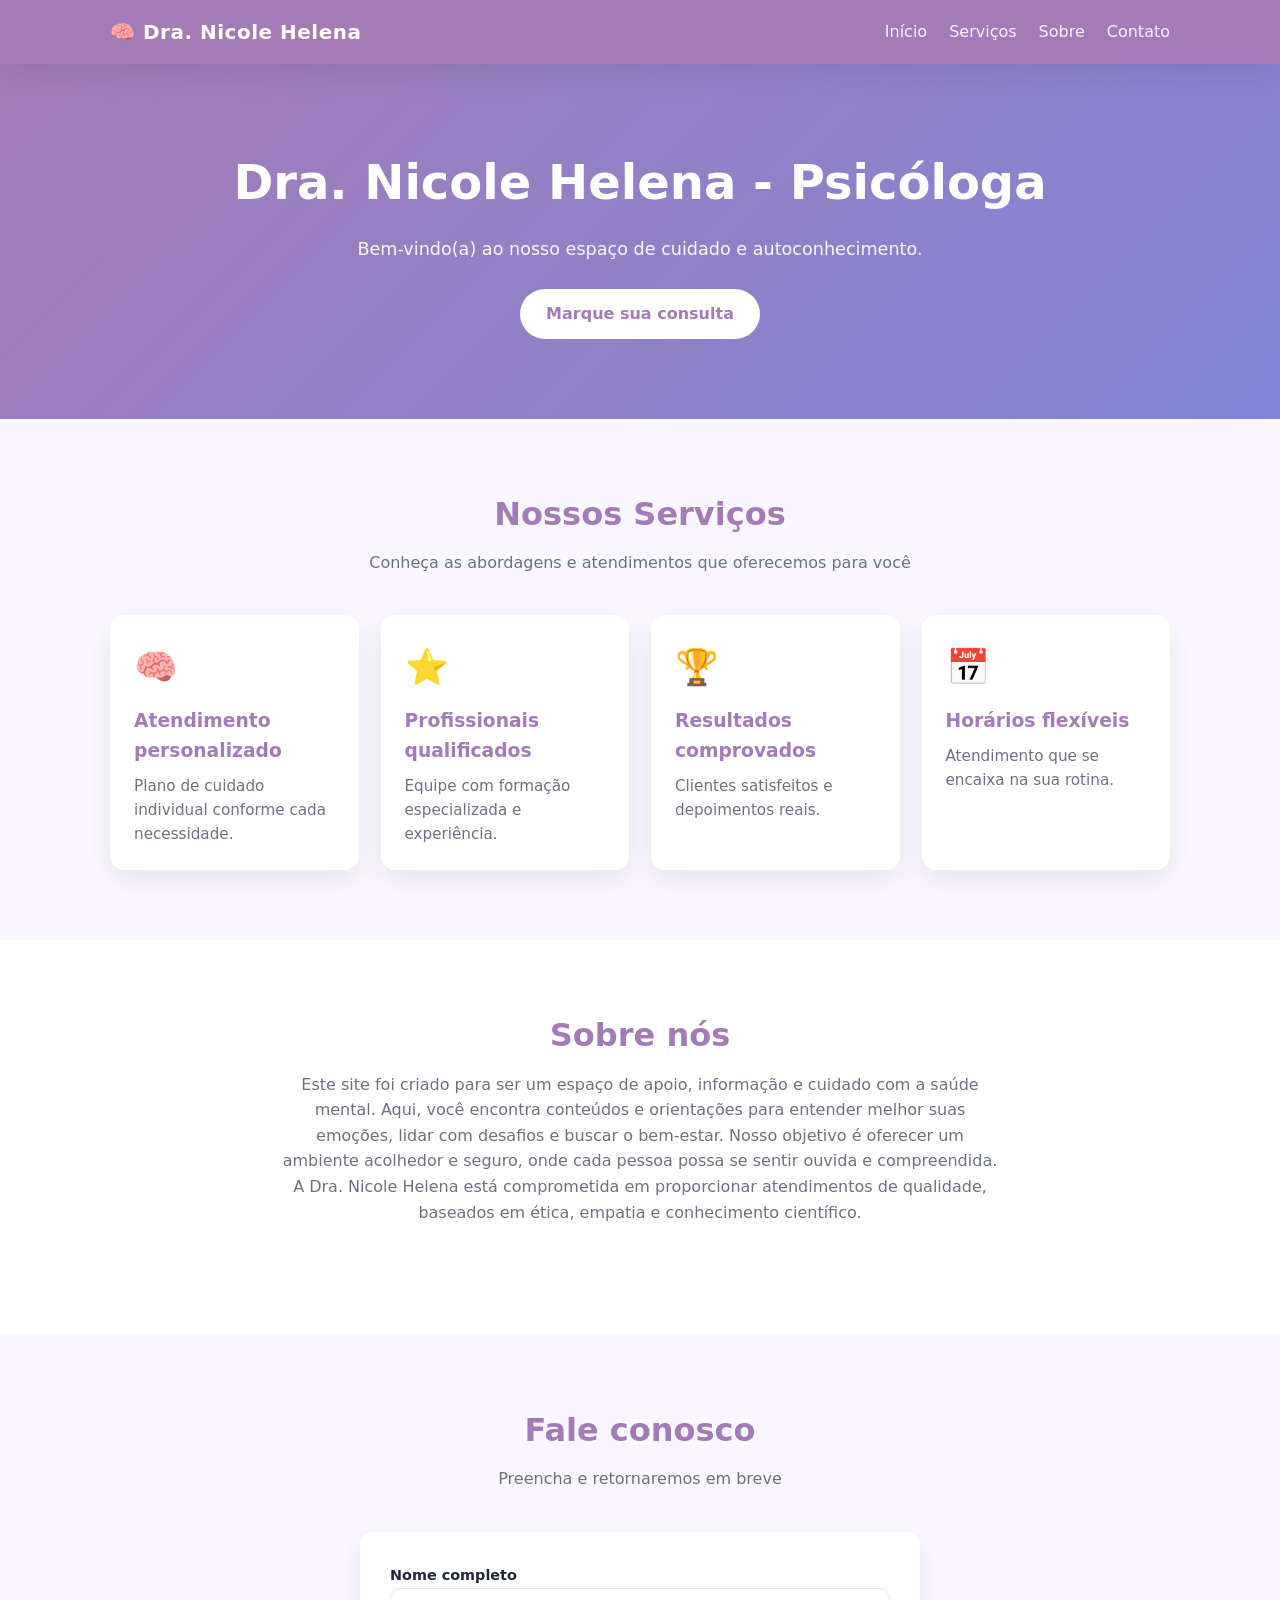
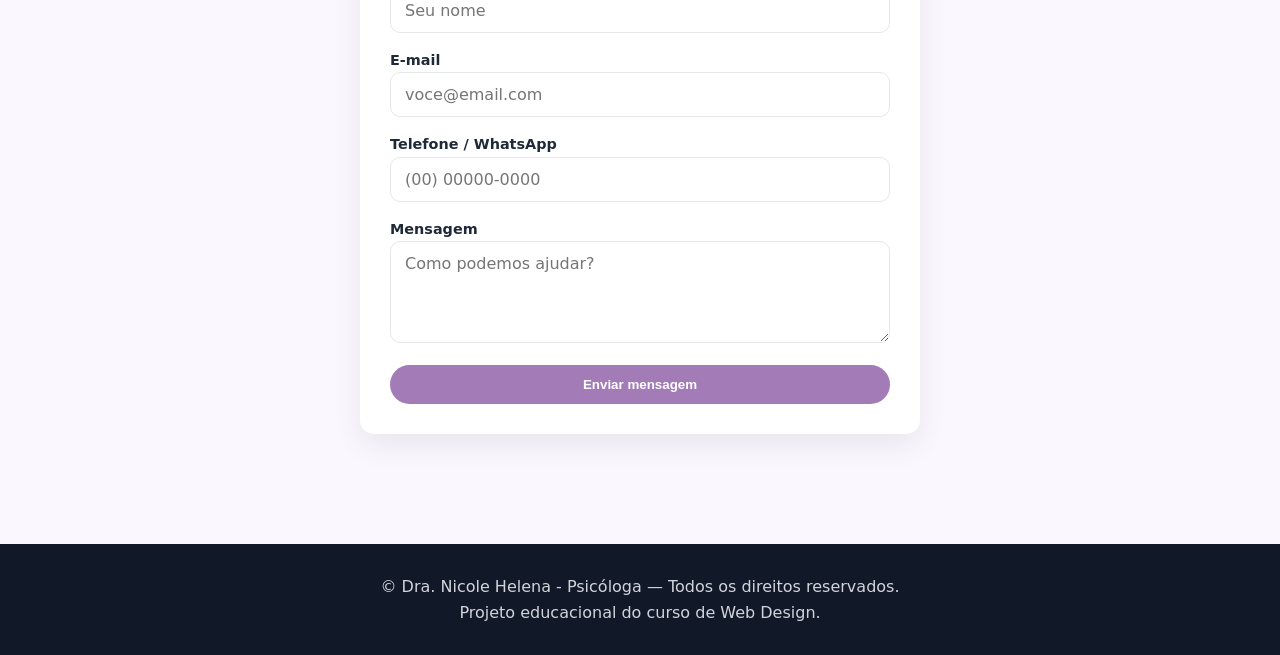
==== projetos-final-2026-2/04-psicologa/index.html @ a83398f6 "ProjetoFinal.01" ====
<!DOCTYPE html>
<!--
  Dra. Nicole Helena - Psicóloga
  Projeto didático do curso de Web Design.
  Estrutura: header, hero, serviços (cards), sobre, contato (form), footer.
-->
<html lang="pt-BR">
<head>
  <meta charset="UTF-8" />
  <!-- viewport torna o site responsivo no celular -->
  <meta name="viewport" content="width=device-width, initial-scale=1.0" />
  <title>Dra. Nicole Helena - Psicóloga</title>
  <meta name="description" content="Site acolhedor com abordagens, agenda e contato." />
  <link rel="stylesheet" href="styles.css" />
</head>
<body>

  <!-- CABEÇALHO com navegação -->
  <header class="site-header">
    <div class="nav">
      <div class="logo">🧠 Dra. Nicole Helena</div>
      <button class="menu-toggle" aria-label="Abrir menu">☰</button>
      <ul id="menu">
        <li><a href="#inicio">Início</a></li>
        <li><a href="#servicos">Serviços</a></li>
        <li><a href="#sobre">Sobre</a></li>
        <li><a href="#contato">Contato</a></li>
      </ul>
    </div>
  </header>

  <!-- HERO: primeira impressão do site -->
  <section class="hero" id="inicio">
    <h1>Dra. Nicole Helena - Psicóloga</h1>
    <p>Bem-vindo(a) ao nosso espaço de cuidado e autoconhecimento.</p>
    <a href="#contato" class="btn">Marque sua consulta</a>
  </section>

  <!-- SERVIÇOS em formato de cards -->
  <section id="servicos">
    <div class="container">
      <h2>Nossos Serviços</h2>
      <p class="subtitle">Conheça as abordagens e atendimentos que oferecemos para você</p>
      <div class="grid">
        <article class="card">
          <div class="icon">🧠</div>
          <h3>Atendimento personalizado</h3>
          <p>Plano de cuidado individual conforme cada necessidade.</p>
        </article>
        <article class="card">
          <div class="icon">⭐</div>
          <h3>Profissionais qualificados</h3>
          <p>Equipe com formação especializada e experiência.</p>
        </article>
        <article class="card">
          <div class="icon">🏆</div>
          <h3>Resultados comprovados</h3>
          <p>Clientes satisfeitos e depoimentos reais.</p>
        </article>
        <article class="card">
          <div class="icon">📅</div>
          <h3>Horários flexíveis</h3>
          <p>Atendimento que se encaixa na sua rotina.</p>
        </article>
      </div>
    </div>
  </section>

  <!-- SOBRE -->
  <section id="sobre" style="background:#fff;">
    <div class="container">
      <h2>Sobre nós</h2>
      <p class="subtitle" style="max-width:720px; margin-left:auto; margin-right:auto;">
        Este site foi criado para ser um espaço de apoio, informação e cuidado com a saúde mental. Aqui, 
        você encontra conteúdos e orientações para entender melhor suas emoções, lidar com desafios e buscar o bem-estar. Nosso objetivo é oferecer um ambiente acolhedor e seguro,
       onde cada pessoa possa se sentir ouvida e compreendida. A Dra. Nicole Helena está comprometida em proporcionar atendimentos de qualidade, baseados em ética, empatia e conhecimento
       científico.
      </p>
    </div>
  </section>

  <!-- CONTATO com formulário -->
  <section id="contato">
    <div class="container">
      <h2>Fale conosco</h2>
      <p class="subtitle">Preencha e retornaremos em breve</p>
      <form class="contact" id="formContato" novalidate>
        <div>
          <label for="nome">Nome completo</label>
          <input type="text" id="nome" name="nome" required placeholder="Seu nome" />
        </div>
        <div>
          <label for="email">E-mail</label>
          <input type="email" id="email" name="email" required placeholder="voce@email.com" />
        </div>
        <div>
          <label for="telefone">Telefone / WhatsApp</label>
          <input type="tel" id="telefone" name="telefone" placeholder="(00) 00000-0000" />
        </div>
        <div>
          <label for="mensagem">Mensagem</label>
          <textarea id="mensagem" name="mensagem" rows="4" required placeholder="Como podemos ajudar?"></textarea>
        </div>
        <button type="submit" class="btn primary">Enviar mensagem</button>
        <div class="mensagem-feedback" id="feedback"></div>
      </form>
    </div>
  </section>

  <footer>
    <p>© <span id="ano"></span> Dra. Nicole Helena - Psicóloga — Todos os direitos reservados.</p>
    <p>Projeto educacional do curso de Web Design.</p>
  </footer>

  <script src="script.js"></script>
</body>
</html>
---- projetos-final-2026-2/04-psicologa/styles.css ----
/* =========================================================
   Dra. Helena Costa - Psicóloga
   Folha de estilos principal.
   Conceitos: variáveis CSS, seletores, flexbox, grid,
   responsividade, transições e hover.
   ========================================================= */

/* Variáveis (Custom Properties) — facilitam manter o tema */
:root {
  --primary: #a37cb7;
  --accent: #8085d7;
  --bg: #faf7ff;
  --text: #1f2937;
  --muted: #6b7280;
  --card: #ffffff;
  --radius: 14px;
  --shadow: 0 10px 30px rgba(0,0,0,.08);
  --container: 1100px;
}

/* Reset simples para padronizar entre navegadores */
* { box-sizing: border-box; margin: 0; padding: 0; }

html { scroll-behavior: smooth; } /* rolagem suave para âncoras */

body {
  font-family: 'Segoe UI', system-ui, -apple-system, sans-serif;
  background: var(--bg);
  color: var(--text);
  line-height: 1.6;
}

img { max-width: 100%; display: block; }

/* Container central reutilizável */
.container {
  max-width: var(--container);
  margin: 0 auto;
  padding: 0 20px;
}

/* ---------- HEADER / NAV ---------- */
header.site-header {
  background: var(--primary);
  color: #fff;
  position: sticky; /* fixa ao rolar */
  top: 0;
  z-index: 50;
  box-shadow: var(--shadow);
}
.nav {
  display: flex;
  align-items: center;
  justify-content: space-between;
  padding: 16px 20px;
  max-width: var(--container);
  margin: 0 auto;
}
.nav .logo { font-weight: 800; font-size: 1.25rem; letter-spacing: .5px; }
.nav ul { display: flex; gap: 22px; list-style: none; }
.nav a { color: #fff; text-decoration: none; opacity: .9; transition: opacity .2s; }
.nav a:hover { opacity: 1; text-decoration: underline; }

/* botão hambúrguer (mobile) */
.menu-toggle {
  display: none;
  background: transparent;
  border: 0;
  color: #fff;
  font-size: 1.6rem;
  cursor: pointer;
}

/* ---------- HERO ---------- */
.hero {
  background: linear-gradient(135deg, var(--primary), var(--accent));
  color: #fff;
  padding: 80px 20px;
  text-align: center;
}
.hero h1 { font-size: clamp(1.8rem, 4vw, 3rem); margin-bottom: 14px; }
.hero p { font-size: 1.1rem; max-width: 640px; margin: 0 auto 26px; opacity: .95; }

/* botão reutilizável */
.btn {
  display: inline-block;
  background: #fff;
  color: var(--primary);
  padding: 12px 26px;
  border-radius: 999px;
  text-decoration: none;
  font-weight: 700;
  border: 0;
  cursor: pointer;
  transition: transform .15s ease, box-shadow .15s ease;
}
.btn:hover { transform: translateY(-2px); box-shadow: var(--shadow); }
.btn.primary { background: var(--primary); color: #fff; }

/* ---------- SEÇÕES ---------- */
section { padding: 70px 0; }
section h2 {
  text-align: center;
  font-size: 2rem;
  margin-bottom: 10px;
  color: var(--primary);
}
section .subtitle {
  text-align: center;
  color: var(--muted);
  margin-bottom: 40px;
}

/* Grid de cards reutilizável */
.grid {
  display: grid;
  grid-template-columns: repeat(auto-fit, minmax(240px, 1fr));
  gap: 22px;
}
.card {
  background: var(--card);
  border-radius: var(--radius);
  padding: 24px;
  box-shadow: var(--shadow);
  transition: transform .2s;
}
.card:hover { transform: translateY(-6px); }
.card .icon { font-size: 2.2rem; margin-bottom: 10px; }
.card h3 { color: var(--primary); margin-bottom: 8px; }
.card p { color: var(--muted); font-size: .95rem; }

/* ---------- FORMULÁRIO ---------- */
form.contact {
  max-width: 560px;
  margin: 0 auto;
  background: var(--card);
  padding: 30px;
  border-radius: var(--radius);
  box-shadow: var(--shadow);
  display: grid;
  gap: 14px;
}
form.contact label { font-weight: 600; font-size: .9rem; }
form.contact input,
form.contact select,
form.contact textarea {
  width: 100%;
  padding: 12px 14px;
  border: 1px solid #e5e7eb;
  border-radius: 10px;
  font-family: inherit;
  font-size: 1rem;
  transition: border-color .2s, box-shadow .2s;
}
form.contact input:focus,
form.contact textarea:focus,
form.contact select:focus {
  outline: none;
  border-color: var(--primary);
  box-shadow: 0 0 0 3px color-mix(in srgb, var(--primary) 20%, transparent);
}

.mensagem-feedback {
  margin-top: 14px;
  padding: 12px;
  border-radius: 10px;
  background: #ecfdf5;
  color: #065f46;
  text-align: center;
  display: none;
}
.mensagem-feedback.erro { background: #fef2f2; color: #991b1b; }

/* ---------- FOOTER ---------- */
footer {
  background: #111827;
  color: #d1d5db;
  text-align: center;
  padding: 30px 20px;
  margin-top: 40px;
}
footer a { color: var(--accent); text-decoration: none; }

/* ---------- RESPONSIVO ---------- */
@media (max-width: 720px) {
  .nav ul {
    display: none;
    position: absolute;
    top: 60px; left: 0; right: 0;
    flex-direction: column;
    background: var(--primary);
    padding: 14px 20px;
    gap: 12px;
  }
  .nav ul.open { display: flex; }
  .menu-toggle { display: block; }
}
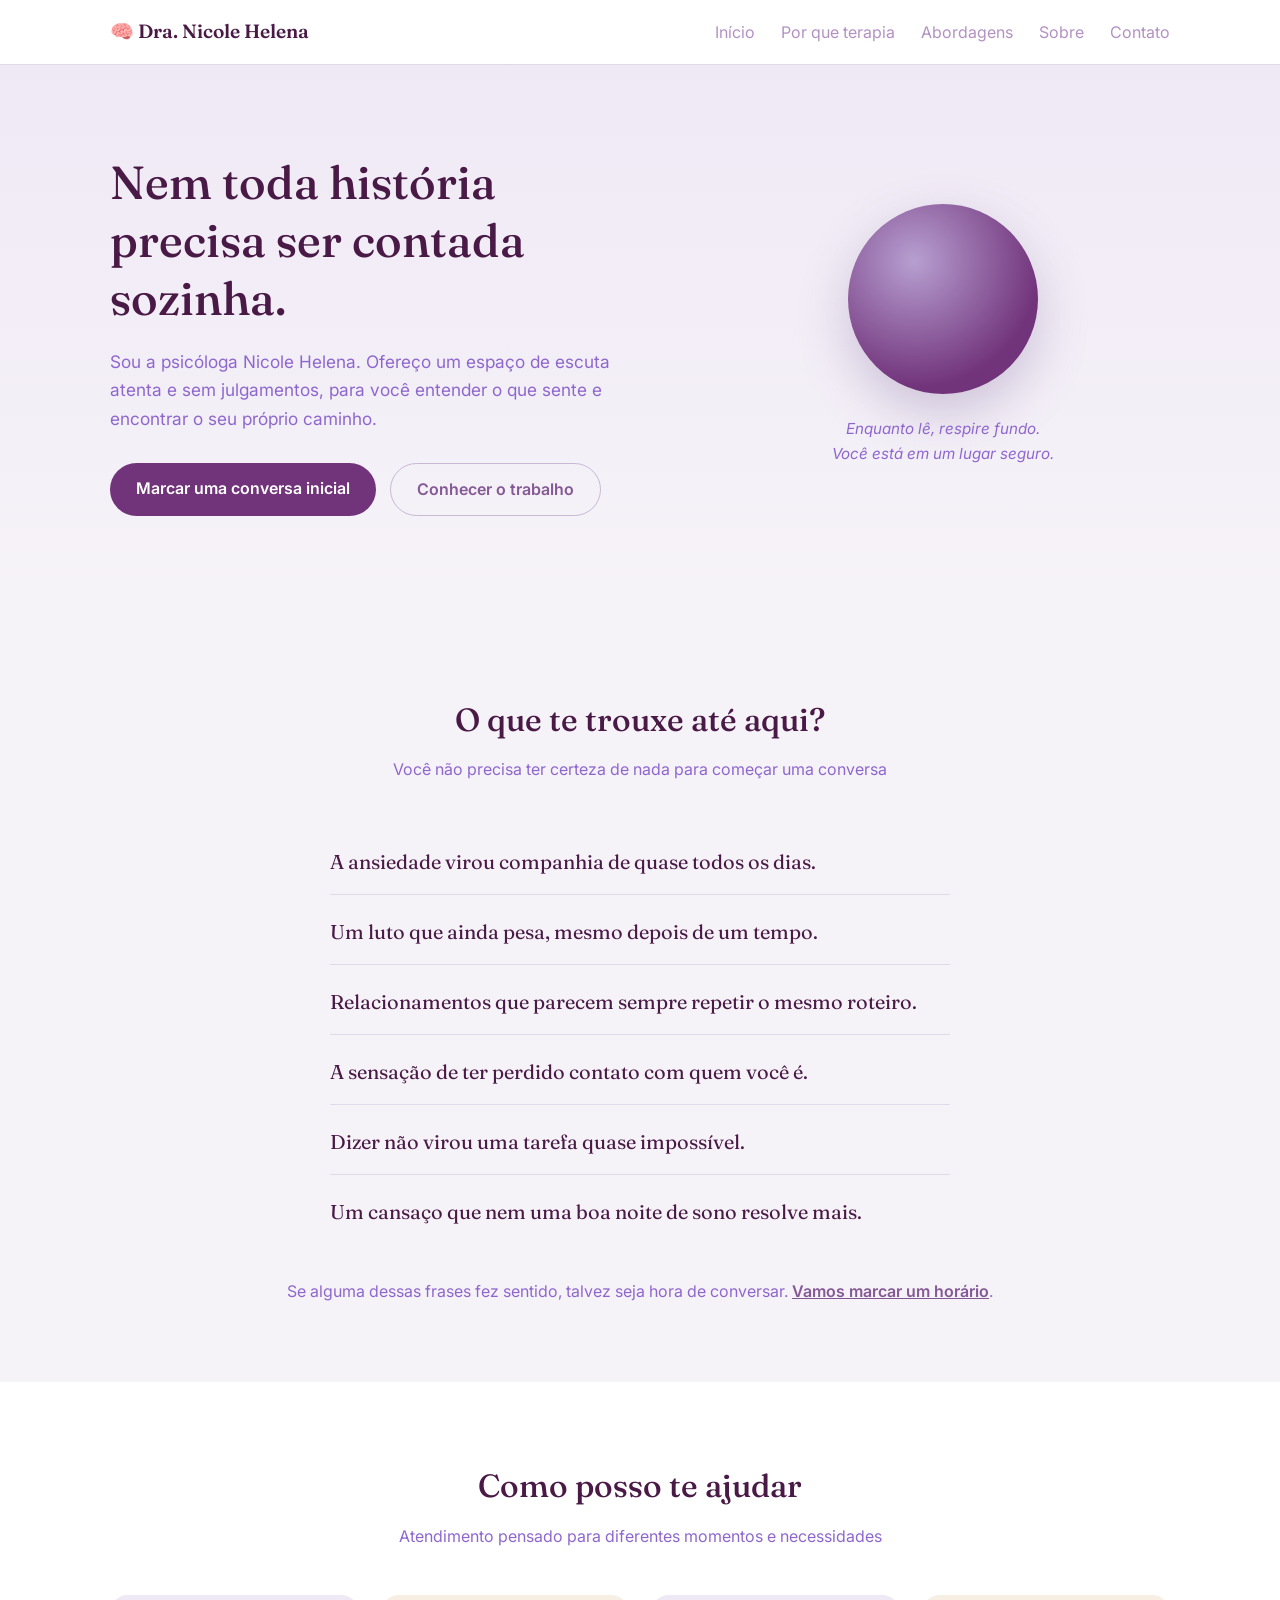
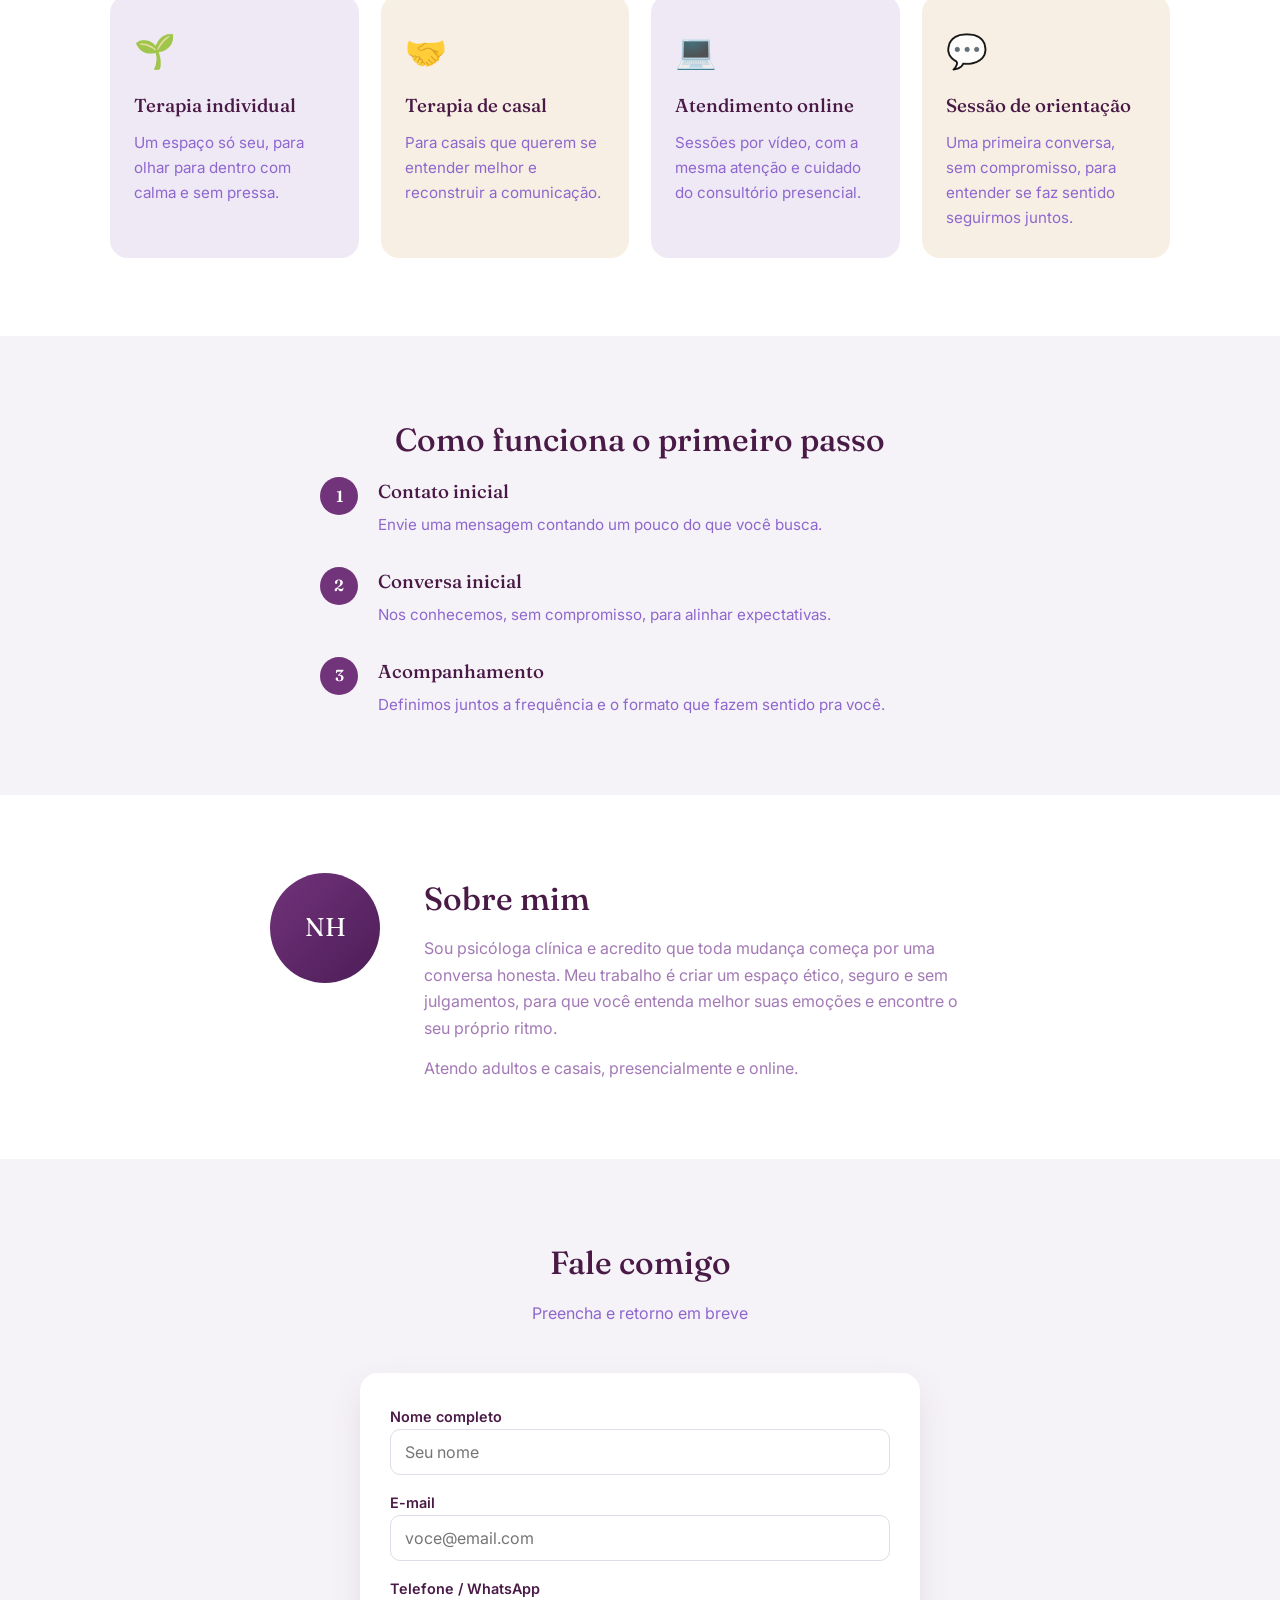
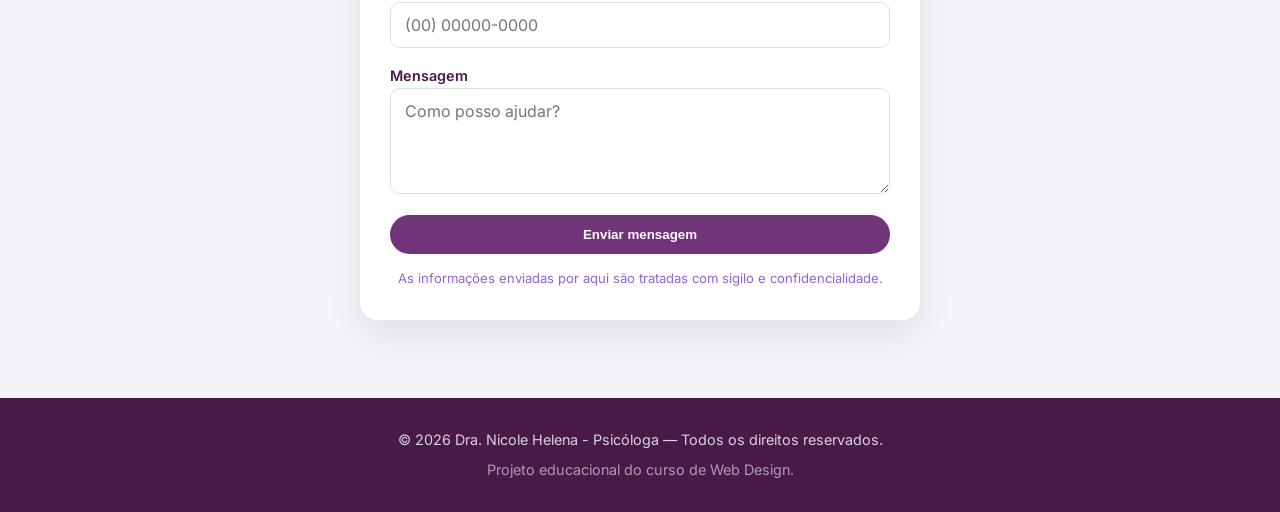
==== commit 10fb321d: "Projeto-final 2026" ====
--- a/projetos-final-2026-2/04-psicologa/index.html
+++ b/projetos-final-2026-2/04-psicologa/index.html
@@ -2,88 +2,149 @@
 <!--
   Dra. Nicole Helena - Psicóloga
   Projeto didático do curso de Web Design.
-  Estrutura: header, hero, serviços (cards), sobre, contato (form), footer.
+  Estrutura: header, hero, motivos, abordagens, processo, sobre, contato, footer.
 -->
 <html lang="pt-BR">
 <head>
   <meta charset="UTF-8" />
-  <!-- viewport torna o site responsivo no celular -->
   <meta name="viewport" content="width=device-width, initial-scale=1.0" />
   <title>Dra. Nicole Helena - Psicóloga</title>
-  <meta name="description" content="Site acolhedor com abordagens, agenda e contato." />
+  <meta name="description" content="Psicóloga clínica. Atendimento individual, de casal e online, com escuta ética e sem julgamentos." />
+  <link rel="preconnect" href="https://fonts.googleapis.com">
+  <link rel="preconnect" href="https://fonts.gstatic.com" crossorigin>
+  <link href="https://fonts.googleapis.com/css2?family=Fraunces:opsz,wght@9..144,400;9..144,500;9..144,600&family=Inter:wght@400;500;600&display=swap" rel="stylesheet">
   <link rel="stylesheet" href="styles.css" />
 </head>
 <body>
 
-  <!-- CABEÇALHO com navegação -->
   <header class="site-header">
     <div class="nav">
       <div class="logo">🧠 Dra. Nicole Helena</div>
       <button class="menu-toggle" aria-label="Abrir menu">☰</button>
       <ul id="menu">
         <li><a href="#inicio">Início</a></li>
-        <li><a href="#servicos">Serviços</a></li>
+        <li><a href="#motivos">Por que terapia</a></li>
+        <li><a href="#abordagens">Abordagens</a></li>
         <li><a href="#sobre">Sobre</a></li>
         <li><a href="#contato">Contato</a></li>
       </ul>
     </div>
   </header>
 
-  <!-- HERO: primeira impressão do site -->
+  <!-- HERO -->
   <section class="hero" id="inicio">
-    <h1>Dra. Nicole Helena - Psicóloga</h1>
-    <p>Bem-vindo(a) ao nosso espaço de cuidado e autoconhecimento.</p>
-    <a href="#contato" class="btn">Marque sua consulta</a>
+    <div class="container hero-grid">
+      <div class="hero-text">
+        <h1>Nem toda história precisa ser contada sozinha.</h1>
+        <p class="hero-copy">Sou a psicóloga Nicole Helena. Ofereço um espaço de escuta atenta e sem julgamentos, para você entender o que sente e encontrar o seu próprio caminho.</p>
+        <div class="hero-actions">
+          <a href="#contato" class="btn primary">Marcar uma conversa inicial</a>
+          <a href="#abordagens" class="btn ghost">Conhecer o trabalho</a>
+        </div>
+      </div>
+      <div class="hero-breathe" aria-hidden="true">
+        <div class="breathe-circle"></div>
+        <p class="breathe-caption">Enquanto lê, respire fundo.<br>Você está em um lugar seguro.</p>
+      </div>
+    </div>
   </section>
 
-  <!-- SERVIÇOS em formato de cards -->
-  <section id="servicos">
+  <!-- O QUE TE TROUXE ATÉ AQUI -->
+  <section id="motivos">
     <div class="container">
-      <h2>Nossos Serviços</h2>
-      <p class="subtitle">Conheça as abordagens e atendimentos que oferecemos para você</p>
+      <h2>O que te trouxe até aqui?</h2>
+      <p class="subtitle">Você não precisa ter certeza de nada para começar uma conversa</p>
+
+      <ul class="motivos-lista">
+        <li>A ansiedade virou companhia de quase todos os dias.</li>
+        <li>Um luto que ainda pesa, mesmo depois de um tempo.</li>
+        <li>Relacionamentos que parecem sempre repetir o mesmo roteiro.</li>
+        <li>A sensação de ter perdido contato com quem você é.</li>
+        <li>Dizer não virou uma tarefa quase impossível.</li>
+        <li>Um cansaço que nem uma boa noite de sono resolve mais.</li>
+      </ul>
+
+      <p class="motivos-fechamento">Se alguma dessas frases fez sentido, talvez seja hora de conversar. <a href="#contato">Vamos marcar um horário</a>.</p>
+    </div>
+  </section>
+
+  <!-- ABORDAGENS / SERVIÇOS -->
+  <section id="abordagens" style="background:#fff;">
+    <div class="container">
+      <h2>Como posso te ajudar</h2>
+      <p class="subtitle">Atendimento pensado para diferentes momentos e necessidades</p>
       <div class="grid">
-        <article class="card">
-          <div class="icon">🧠</div>
-          <h3>Atendimento personalizado</h3>
-          <p>Plano de cuidado individual conforme cada necessidade.</p>
+        <article class="card tint-a">
+          <div class="icon">🌱</div>
+          <h3>Terapia individual</h3>
+          <p>Um espaço só seu, para olhar para dentro com calma e sem pressa.</p>
         </article>
-        <article class="card">
-          <div class="icon">⭐</div>
-          <h3>Profissionais qualificados</h3>
-          <p>Equipe com formação especializada e experiência.</p>
+        <article class="card tint-b">
+          <div class="icon">🤝</div>
+          <h3>Terapia de casal</h3>
+          <p>Para casais que querem se entender melhor e reconstruir a comunicação.</p>
         </article>
-        <article class="card">
-          <div class="icon">🏆</div>
-          <h3>Resultados comprovados</h3>
-          <p>Clientes satisfeitos e depoimentos reais.</p>
+        <article class="card tint-a">
+          <div class="icon">💻</div>
+          <h3>Atendimento online</h3>
+          <p>Sessões por vídeo, com a mesma atenção e cuidado do consultório presencial.</p>
         </article>
-        <article class="card">
-          <div class="icon">📅</div>
-          <h3>Horários flexíveis</h3>
-          <p>Atendimento que se encaixa na sua rotina.</p>
+        <article class="card tint-b">
+          <div class="icon">💬</div>
+          <h3>Sessão de orientação</h3>
+          <p>Uma primeira conversa, sem compromisso, para entender se faz sentido seguirmos juntos.</p>
         </article>
       </div>
     </div>
   </section>
 
-  <!-- SOBRE -->
-  <section id="sobre" style="background:#fff;">
+  <!-- COMO FUNCIONA -->
+  <section id="como-funciona">
     <div class="container">
-      <h2>Sobre nós</h2>
-      <p class="subtitle" style="max-width:720px; margin-left:auto; margin-right:auto;">
-        Este site foi criado para ser um espaço de apoio, informação e cuidado com a saúde mental. Aqui, 
-        você encontra conteúdos e orientações para entender melhor suas emoções, lidar com desafios e buscar o bem-estar. Nosso objetivo é oferecer um ambiente acolhedor e seguro,
-       onde cada pessoa possa se sentir ouvida e compreendida. A Dra. Nicole Helena está comprometida em proporcionar atendimentos de qualidade, baseados em ética, empatia e conhecimento
-       científico.
-      </p>
+      <h2>Como funciona o primeiro passo</h2>
+      <ol class="processo">
+        <li>
+          <span class="processo-numero">1</span>
+          <div>
+            <h3>Contato inicial</h3>
+            <p>Envie uma mensagem contando um pouco do que você busca.</p>
+          </div>
+        </li>
+        <li>
+          <span class="processo-numero">2</span>
+          <div>
+            <h3>Conversa inicial</h3>
+            <p>Nos conhecemos, sem compromisso, para alinhar expectativas.</p>
+          </div>
+        </li>
+        <li>
+          <span class="processo-numero">3</span>
+          <div>
+            <h3>Acompanhamento</h3>
+            <p>Definimos juntos a frequência e o formato que fazem sentido pra você.</p>
+          </div>
+        </li>
+      </ol>
     </div>
   </section>
 
-  <!-- CONTATO com formulário -->
+  <!-- SOBRE -->
+  <section id="sobre" style="background:#fff;">
+    <div class="container sobre-grid">
+      <div class="sobre-foto" aria-hidden="true">NH</div>
+      <div>
+        <h2 class="align-left">Sobre mim</h2>
+        <p>Sou psicóloga clínica e acredito que toda mudança começa por uma conversa honesta. Meu trabalho é criar um espaço ético, seguro e sem julgamentos, para que você entenda melhor suas emoções e encontre o seu próprio ritmo.</p>
+        <p>Atendo adultos e casais, presencialmente e online.</p>
+      </div>
+    </div>
+  </section>
+
+  <!-- CONTATO -->
   <section id="contato">
     <div class="container">
-      <h2>Fale conosco</h2>
-      <p class="subtitle">Preencha e retornaremos em breve</p>
+      <h2>Fale comigo</h2>
+      <p class="subtitle">Preencha e retorno em breve</p>
       <form class="contact" id="formContato" novalidate>
         <div>
           <label for="nome">Nome completo</label>
@@ -99,9 +160,10 @@
         </div>
         <div>
           <label for="mensagem">Mensagem</label>
-          <textarea id="mensagem" name="mensagem" rows="4" required placeholder="Como podemos ajudar?"></textarea>
+          <textarea id="mensagem" name="mensagem" rows="4" required placeholder="Como posso ajudar?"></textarea>
         </div>
         <button type="submit" class="btn primary">Enviar mensagem</button>
+        <p class="contato-sigilo">As informações enviadas por aqui são tratadas com sigilo e confidencialidade.</p>
         <div class="mensagem-feedback" id="feedback"></div>
       </form>
     </div>
@@ -114,4 +176,4 @@
 
   <script src="script.js"></script>
 </body>
-</html>
+</html>
--- a/projetos-final-2026-2/04-psicologa/styles.css
+++ b/projetos-final-2026-2/04-psicologa/styles.css
@@ -1,38 +1,41 @@
 /* =========================================================
-   Dra. Helena Costa - Psicóloga
+   Dra. Nicole Helena - Psicóloga
    Folha de estilos principal.
    Conceitos: variáveis CSS, seletores, flexbox, grid,
-   responsividade, transições e hover.
+   responsividade, transições, hover e uma animação.
    ========================================================= */
 
-/* Variáveis (Custom Properties) — facilitam manter o tema */
 :root {
-  --primary: #a37cb7;
-  --accent: #8085d7;
-  --bg: #faf7ff;
-  --text: #1f2937;
-  --muted: #6b7280;
+  --primary: #71337a;
+  --primary-dark: #744387e0;
+  --accent: #4d1d57;
+  --bg: #f6f3f8;
+  --ink: #4a1a47;
+  --text: #996caee8;
+  --muted: #8e67ce;
   --card: #ffffff;
-  --radius: 14px;
-  --shadow: 0 10px 30px rgba(0,0,0,.08);
+  --tint-a: #efe9f5;
+  --tint-b: #f7efe3;
+  --radius: 18px;
+  --shadow: 0 14px 34px rgba(60, 40, 80, .10);
   --container: 1100px;
-}
-
-/* Reset simples para padronizar entre navegadores */
+  --font-display: 'Fraunces', Georgia, serif;
+  --font-body: 'Inter', system-ui, -apple-system, sans-serif;
+}
+
 * { box-sizing: border-box; margin: 0; padding: 0; }
 
-html { scroll-behavior: smooth; } /* rolagem suave para âncoras */
+html { scroll-behavior: smooth; }
 
 body {
-  font-family: 'Segoe UI', system-ui, -apple-system, sans-serif;
+  font-family: var(--font-body);
   background: var(--bg);
   color: var(--text);
-  line-height: 1.6;
+  line-height: 1.65;
 }
 
 img { max-width: 100%; display: block; }
 
-/* Container central reutilizável */
 .container {
   max-width: var(--container);
   margin: 0 auto;
@@ -41,12 +44,11 @@
 
 /* ---------- HEADER / NAV ---------- */
 header.site-header {
-  background: var(--primary);
-  color: #fff;
-  position: sticky; /* fixa ao rolar */
+  background: var(--card);
+  position: sticky;
   top: 0;
   z-index: 50;
-  box-shadow: var(--shadow);
+  box-shadow: 0 1px 0 rgba(46, 39, 64, .08);
 }
 .nav {
   display: flex;
@@ -56,78 +58,224 @@
   max-width: var(--container);
   margin: 0 auto;
 }
-.nav .logo { font-weight: 800; font-size: 1.25rem; letter-spacing: .5px; }
-.nav ul { display: flex; gap: 22px; list-style: none; }
-.nav a { color: #fff; text-decoration: none; opacity: .9; transition: opacity .2s; }
-.nav a:hover { opacity: 1; text-decoration: underline; }
-
-/* botão hambúrguer (mobile) */
+.nav .logo {
+  font-family: var(--font-display);
+  font-weight: 600;
+  font-size: 1.2rem;
+  color: var(--ink);
+}
+.nav ul { display: flex; gap: 26px; list-style: none; }
+.nav a { color: var(--text); text-decoration: none; opacity: .82; transition: opacity .2s; }
+.nav a:hover { opacity: 1; }
+
 .menu-toggle {
   display: none;
   background: transparent;
   border: 0;
-  color: #fff;
+  color: var(--ink);
   font-size: 1.6rem;
   cursor: pointer;
 }
 
 /* ---------- HERO ---------- */
 .hero {
-  background: linear-gradient(135deg, var(--primary), var(--accent));
-  color: #fff;
-  padding: 80px 20px;
-  text-align: center;
-}
-.hero h1 { font-size: clamp(1.8rem, 4vw, 3rem); margin-bottom: 14px; }
-.hero p { font-size: 1.1rem; max-width: 640px; margin: 0 auto 26px; opacity: .95; }
+  padding: 90px 20px 100px;
+  background: linear-gradient(180deg, #efe9f5 0%, var(--bg) 100%);
+}
+.hero-grid {
+  display: grid;
+  grid-template-columns: 1.1fr .9fr;
+  align-items: center;
+  gap: 50px;
+}
+.hero-text h1 {
+  font-family: var(--font-display);
+  font-weight: 500;
+  font-size: clamp(2rem, 4vw, 2.9rem);
+  line-height: 1.25;
+  color: var(--ink);
+  margin-bottom: 20px;
+  max-width: 15ch;
+}
+.hero-copy {
+  font-size: 1.08rem;
+  max-width: 46ch;
+  margin-bottom: 30px;
+  color: var(--muted);
+}
+.hero-actions { display: flex; flex-wrap: wrap; gap: 14px; }
+
+/* Círculo de respiração: única animação orquestrada do hero */
+.hero-breathe {
+  display: flex;
+  flex-direction: column;
+  align-items: center;
+  justify-self: center;
+}
+.breathe-circle {
+  width: 190px;
+  height: 190px;
+  border-radius: 50%;
+  background: radial-gradient(circle at 35% 30%, #b79fd1, var(--primary) 70%);
+  box-shadow: 0 20px 50px rgba(111, 83, 144, .28);
+  animation: breathe 8s ease-in-out infinite;
+}
+@keyframes breathe {
+  0%, 100% { transform: scale(1); }
+  50% { transform: scale(1.14); }
+}
+.breathe-caption {
+  margin-top: 22px;
+  text-align: center;
+  font-style: italic;
+  color: var(--muted);
+  font-size: .95rem;
+}
+
+@media (prefers-reduced-motion: reduce) {
+  .breathe-circle { animation: none; }
+}
 
 /* botão reutilizável */
 .btn {
   display: inline-block;
-  background: #fff;
-  color: var(--primary);
+  background: var(--tint-a);
+  color: var(--primary-dark);
   padding: 12px 26px;
   border-radius: 999px;
   text-decoration: none;
-  font-weight: 700;
+  font-weight: 600;
   border: 0;
   cursor: pointer;
   transition: transform .15s ease, box-shadow .15s ease;
 }
 .btn:hover { transform: translateY(-2px); box-shadow: var(--shadow); }
 .btn.primary { background: var(--primary); color: #fff; }
+.btn.ghost {
+  background: transparent;
+  color: var(--primary-dark);
+  border: 1px solid rgba(111, 83, 144, .35);
+}
+.btn.ghost:hover { background: rgba(111, 83, 144, .08); }
 
 /* ---------- SEÇÕES ---------- */
-section { padding: 70px 0; }
+section { padding: 78px 0; }
 section h2 {
+  font-family: var(--font-display);
+  font-weight: 500;
   text-align: center;
   font-size: 2rem;
+  color: var(--ink);
   margin-bottom: 10px;
-  color: var(--primary);
-}
+}
+section h2.align-left { text-align: left; }
 section .subtitle {
   text-align: center;
   color: var(--muted);
-  margin-bottom: 40px;
-}
-
-/* Grid de cards reutilizável */
+  margin-bottom: 46px;
+}
+
+/* ---------- MOTIVOS (lista em tom de poema) ---------- */
+.motivos-lista {
+  list-style: none;
+  max-width: 620px;
+  margin: 0 auto;
+  display: grid;
+  gap: 4px;
+}
+.motivos-lista li {
+  font-family: var(--font-display);
+  font-size: 1.25rem;
+  color: var(--ink);
+  padding: 16px 0;
+  border-bottom: 1px solid rgba(111, 83, 144, .15);
+  opacity: 0;
+  transform: translateY(10px);
+  transition: opacity .5s ease, transform .5s ease;
+}
+.motivos-lista li.is-visible { opacity: 1; transform: translateY(0); }
+.motivos-lista li:last-child { border-bottom: none; }
+
+.motivos-fechamento {
+  text-align: center;
+  margin-top: 34px;
+  color: var(--muted);
+}
+.motivos-fechamento a { color: var(--primary-dark); font-weight: 600; }
+
+@media (prefers-reduced-motion: reduce) {
+  .motivos-lista li { opacity: 1; transform: none; }
+}
+
+/* ---------- Grid de cards (abordagens) ---------- */
 .grid {
   display: grid;
   grid-template-columns: repeat(auto-fit, minmax(240px, 1fr));
   gap: 22px;
 }
 .card {
-  background: var(--card);
   border-radius: var(--radius);
-  padding: 24px;
-  box-shadow: var(--shadow);
+  padding: 28px 24px;
   transition: transform .2s;
 }
 .card:hover { transform: translateY(-6px); }
-.card .icon { font-size: 2.2rem; margin-bottom: 10px; }
-.card h3 { color: var(--primary); margin-bottom: 8px; }
+.card.tint-a { background: var(--tint-a); }
+.card.tint-b { background: var(--tint-b); }
+.card .icon { font-size: 2.1rem; margin-bottom: 12px; }
+.card h3 { font-family: var(--font-display); font-weight: 500; color: var(--ink); margin-bottom: 8px; }
 .card p { color: var(--muted); font-size: .95rem; }
+
+/* ---------- COMO FUNCIONA ---------- */
+.processo {
+  list-style: none;
+  max-width: 640px;
+  margin: 0 auto;
+  display: grid;
+  gap: 30px;
+}
+.processo li {
+  display: flex;
+  gap: 20px;
+  align-items: flex-start;
+}
+.processo-numero {
+  flex-shrink: 0;
+  width: 38px;
+  height: 38px;
+  border-radius: 50%;
+  background: var(--primary);
+  color: #fff;
+  display: flex;
+  align-items: center;
+  justify-content: center;
+  font-family: var(--font-display);
+  font-weight: 600;
+}
+.processo h3 { font-family: var(--font-display); font-weight: 500; color: var(--ink); margin-bottom: 4px; }
+.processo p { color: var(--muted); font-size: .95rem; }
+
+/* ---------- SOBRE ---------- */
+.sobre-grid {
+  display: grid;
+  grid-template-columns: auto 1fr;
+  gap: 44px;
+  align-items: start;
+  max-width: 780px;
+}
+.sobre-foto {
+  width: 110px;
+  height: 110px;
+  border-radius: 50%;
+  background: linear-gradient(135deg, var(--primary), var(--accent));
+  color: #fff;
+  font-family: var(--font-display);
+  font-size: 1.6rem;
+  display: flex;
+  align-items: center;
+  justify-content: center;
+}
+#sobre p { margin-bottom: 14px; max-width: 56ch; }
+#sobre p:last-child { margin-bottom: 0; }
 
 /* ---------- FORMULÁRIO ---------- */
 form.contact {
@@ -140,13 +288,13 @@
   display: grid;
   gap: 14px;
 }
-form.contact label { font-weight: 600; font-size: .9rem; }
+form.contact label { font-weight: 600; font-size: .9rem; color: var(--ink); }
 form.contact input,
 form.contact select,
 form.contact textarea {
   width: 100%;
   padding: 12px 14px;
-  border: 1px solid #e5e7eb;
+  border: 1px solid #e2dbe9;
   border-radius: 10px;
   font-family: inherit;
   font-size: 1rem;
@@ -157,11 +305,17 @@
 form.contact select:focus {
   outline: none;
   border-color: var(--primary);
-  box-shadow: 0 0 0 3px color-mix(in srgb, var(--primary) 20%, transparent);
+  box-shadow: 0 0 0 3px color-mix(in srgb, var(--primary) 18%, transparent);
+}
+
+.contato-sigilo {
+  font-size: .82rem;
+  color: var(--muted);
+  text-align: center;
 }
 
 .mensagem-feedback {
-  margin-top: 14px;
+  margin-top: 4px;
   padding: 12px;
   border-radius: 10px;
   background: #ecfdf5;
@@ -173,25 +327,35 @@
 
 /* ---------- FOOTER ---------- */
 footer {
-  background: #111827;
-  color: #d1d5db;
+  background: var(--ink);
+  color: #d8d2e0;
   text-align: center;
   padding: 30px 20px;
-  margin-top: 40px;
-}
-footer a { color: var(--accent); text-decoration: none; }
+}
+footer p { margin-bottom: 6px; font-size: .9rem; }
+footer p:last-child { margin-bottom: 0; opacity: .7; }
 
 /* ---------- RESPONSIVO ---------- */
+@media (max-width: 860px) {
+  .hero-grid { grid-template-columns: 1fr; text-align: center; }
+  .hero-text h1 { max-width: none; margin-left: auto; margin-right: auto; }
+  .hero-copy { margin-left: auto; margin-right: auto; }
+  .hero-actions { justify-content: center; }
+  .sobre-grid { grid-template-columns: 1fr; justify-items: center; text-align: center; }
+  #sobre p { margin-left: auto; margin-right: auto; }
+}
+
 @media (max-width: 720px) {
   .nav ul {
     display: none;
     position: absolute;
     top: 60px; left: 0; right: 0;
     flex-direction: column;
-    background: var(--primary);
+    background: var(--card);
     padding: 14px 20px;
     gap: 12px;
+    box-shadow: var(--shadow);
   }
   .nav ul.open { display: flex; }
   .menu-toggle { display: block; }
-}
+}
